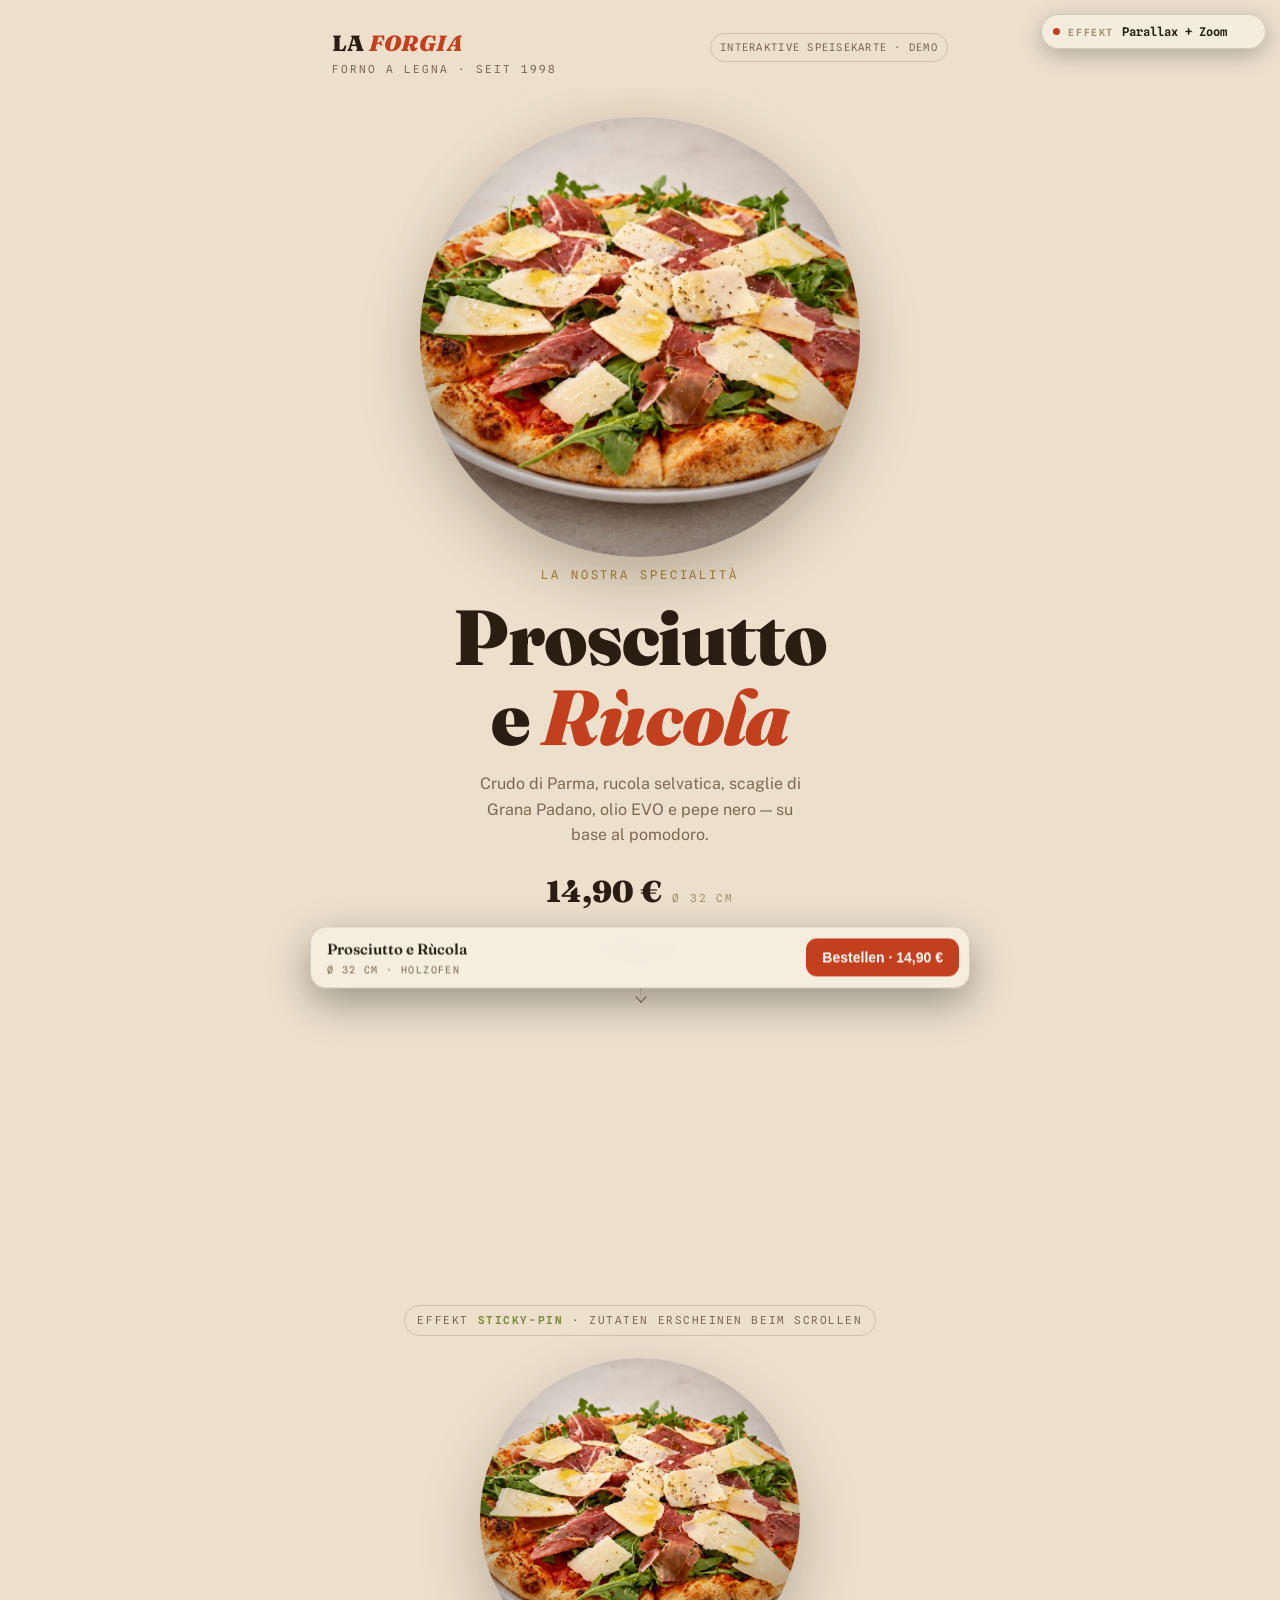
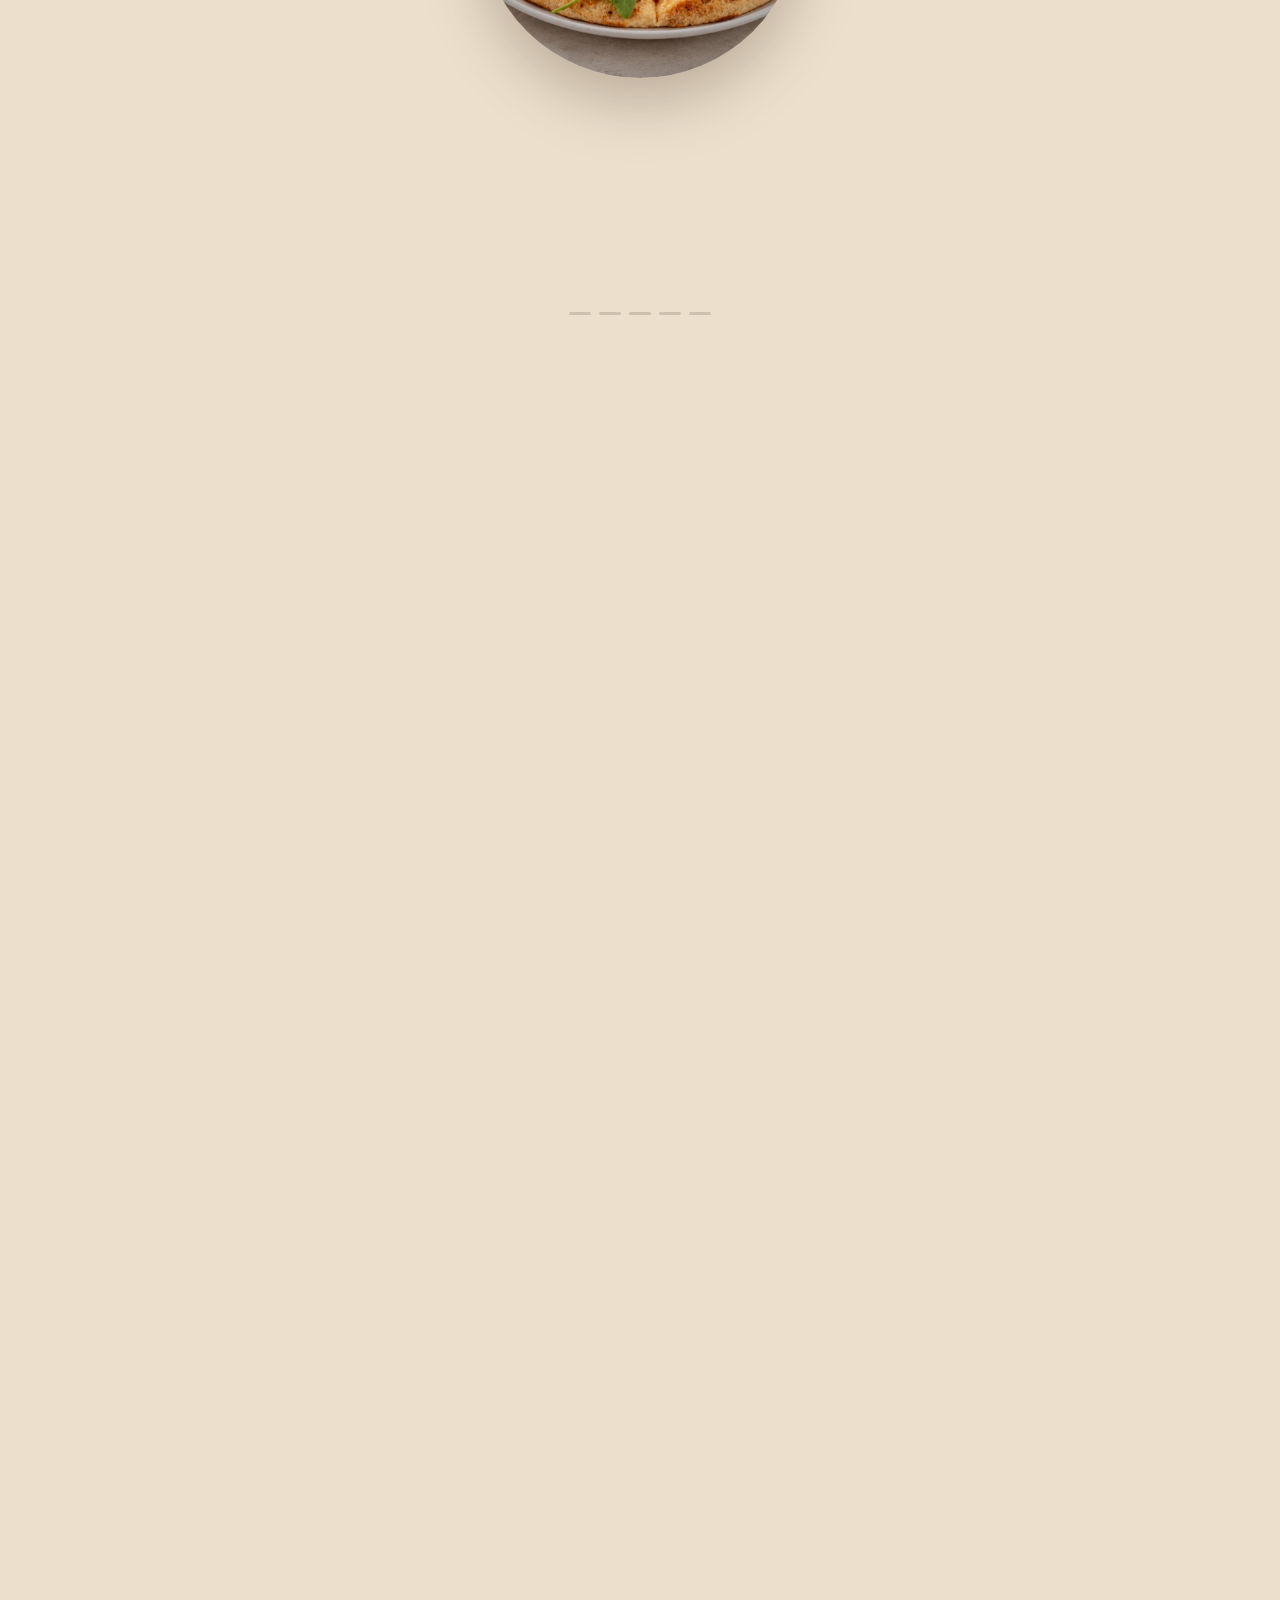
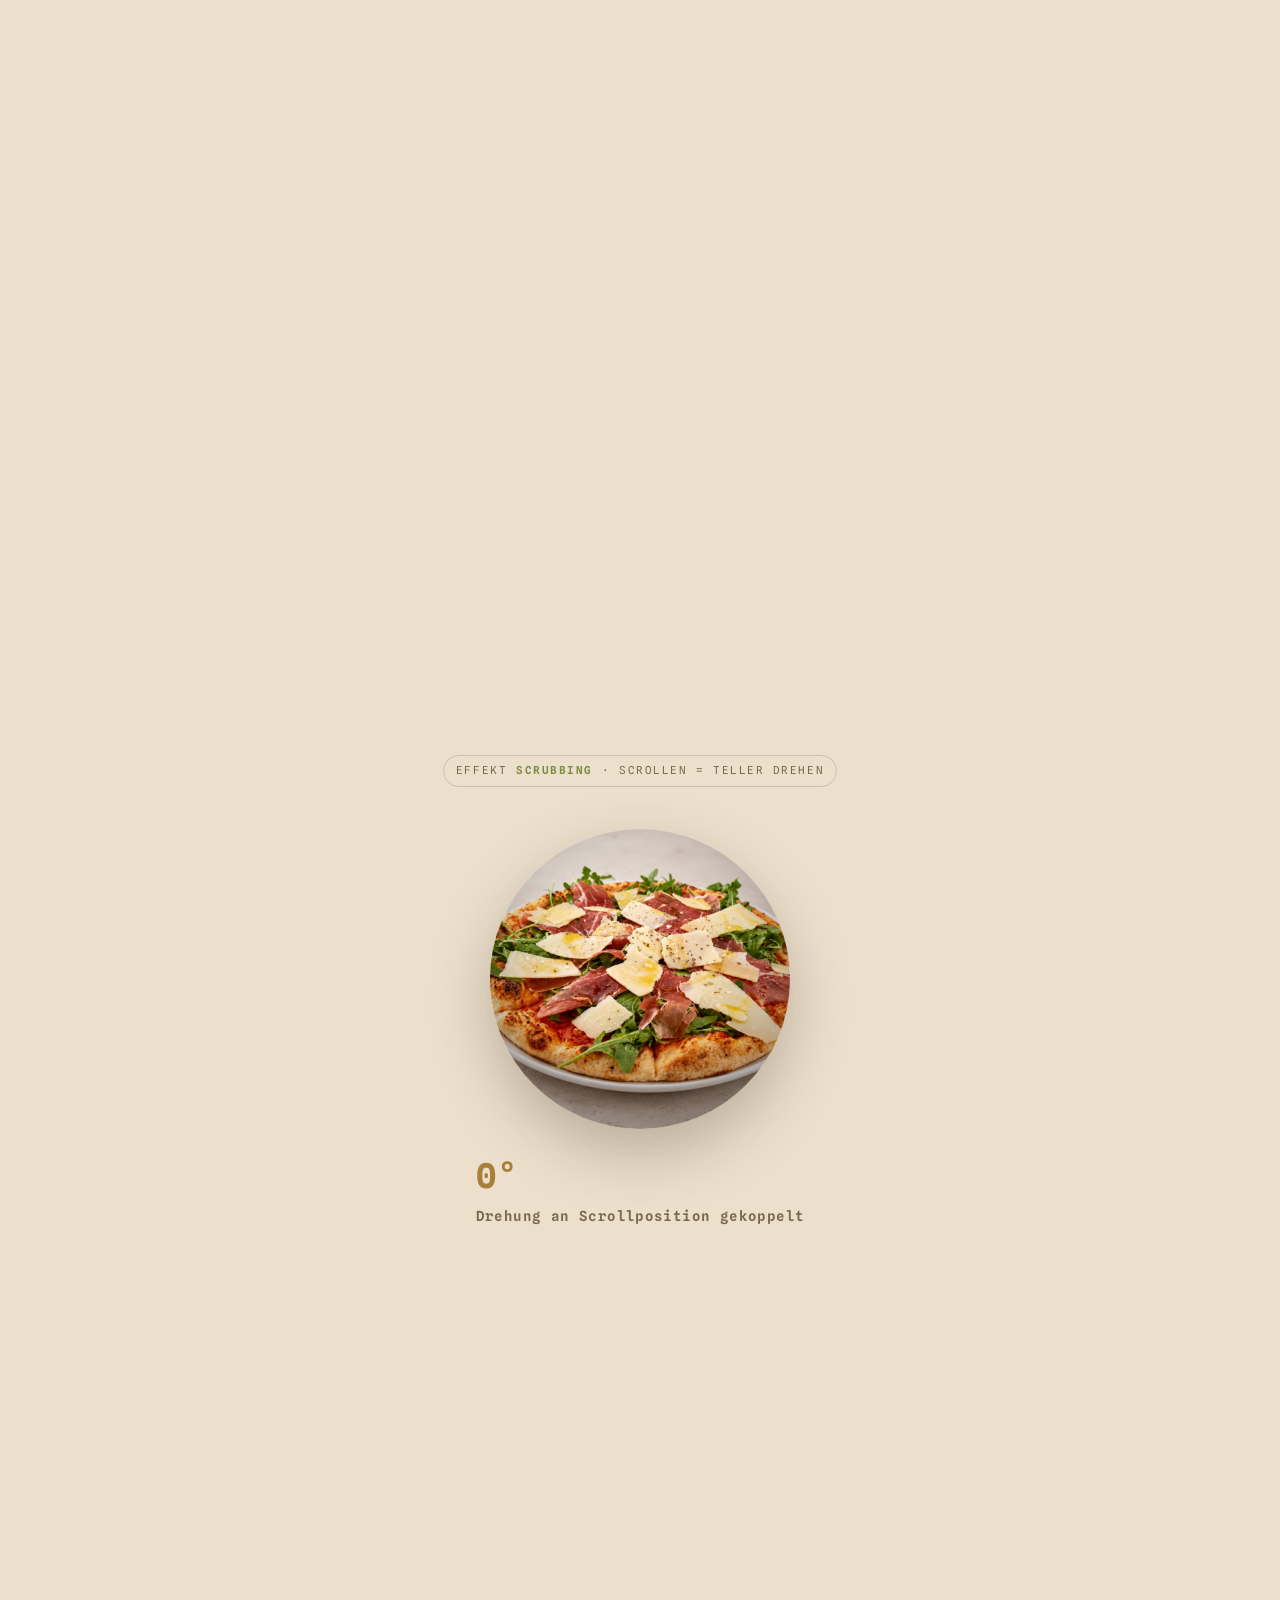
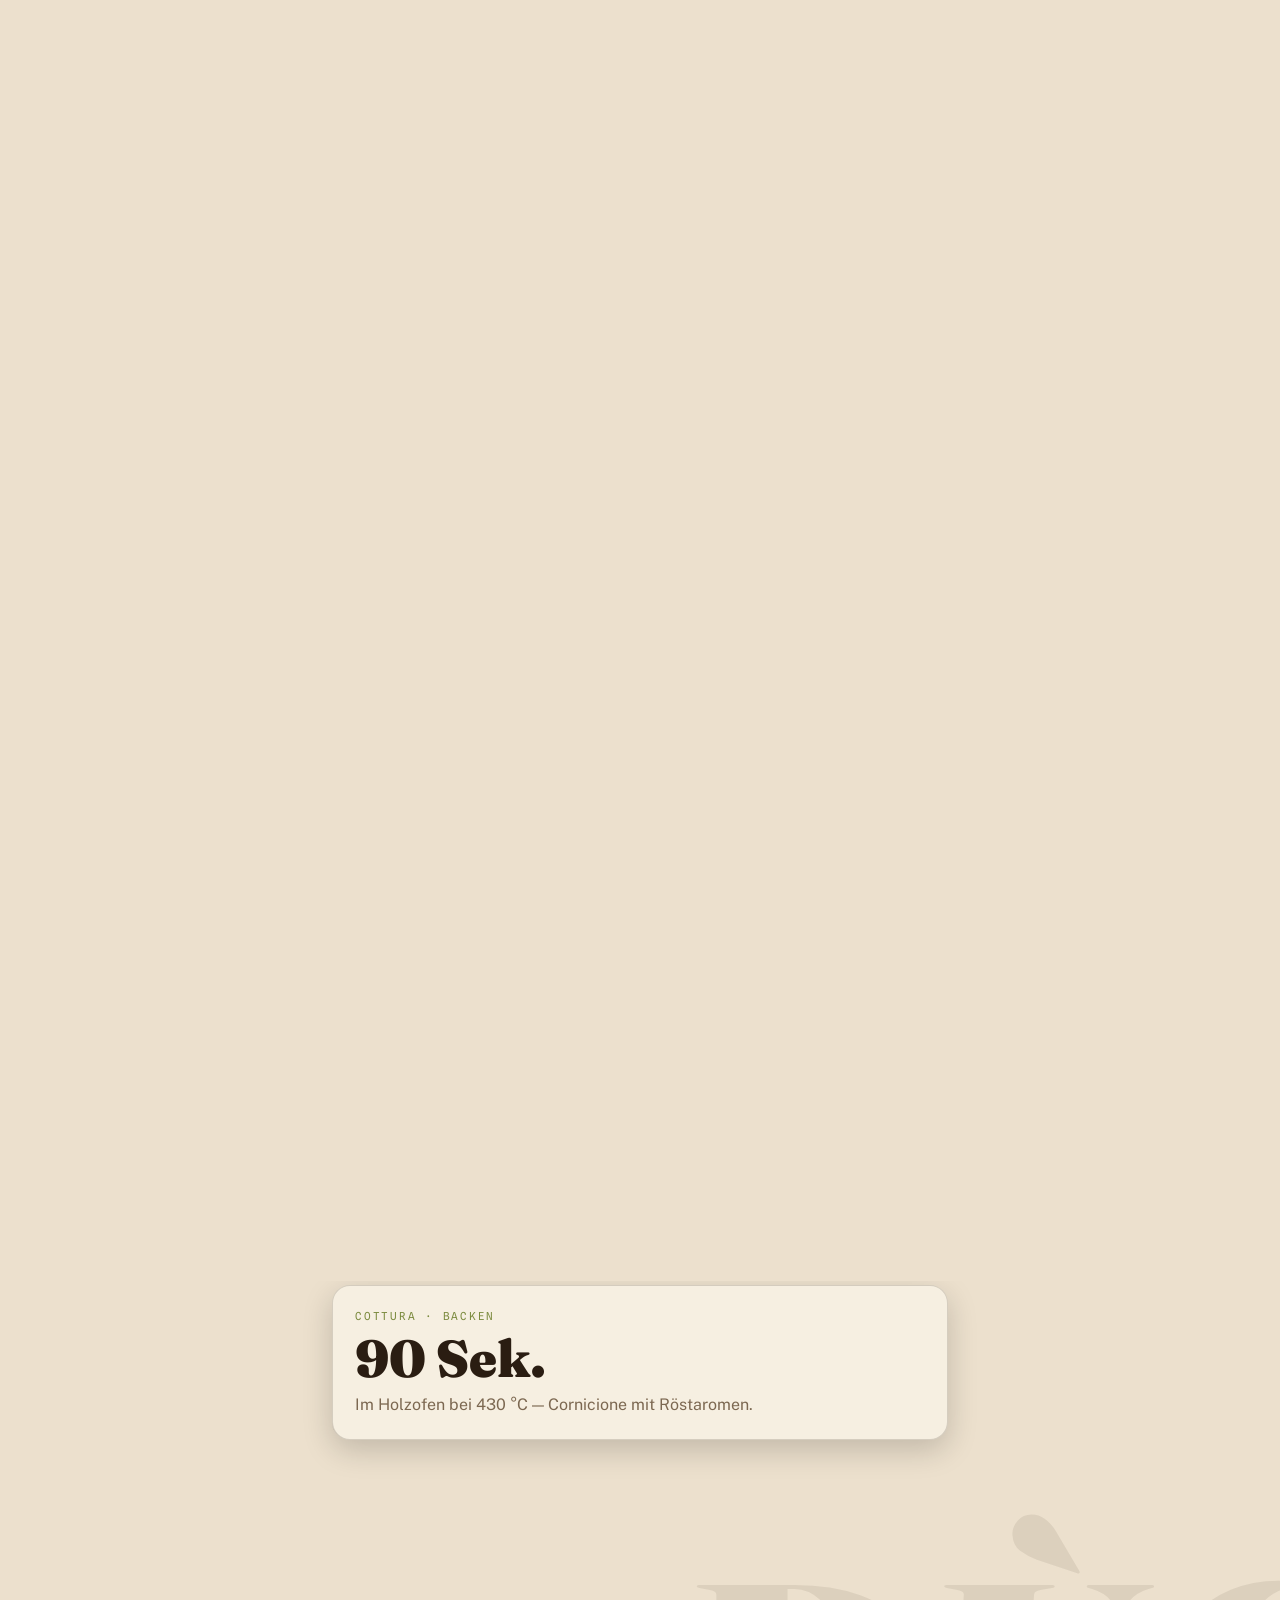
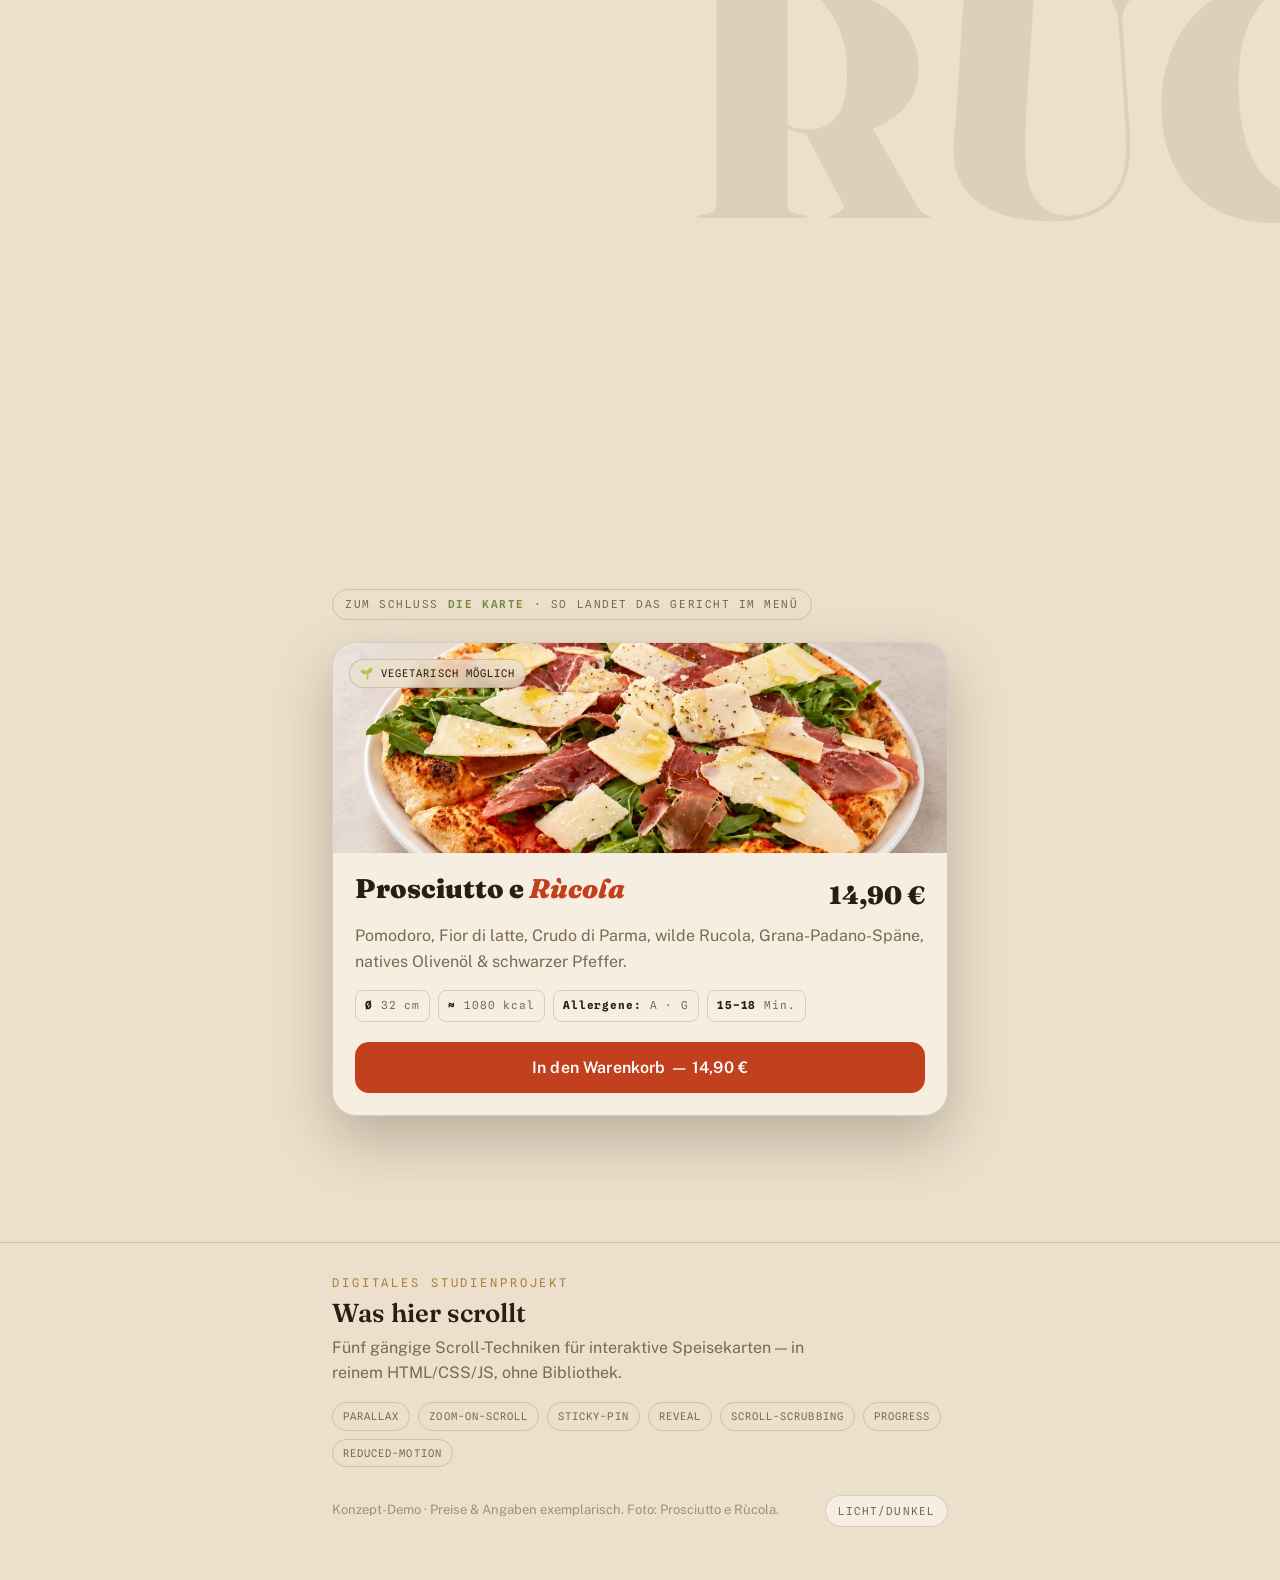
==== menu.html @ f2d401f9 "Speisekarten-Demo als eigene App-Seite (kein claude.ai mehr) - Eigenständige menu.html ins Repo aufg" ====
<!doctype html>
<html lang="de">
<head>
<meta charset="utf-8">
<meta name="viewport" content="width=device-width, initial-scale=1, maximum-scale=1, viewport-fit=cover">
<meta name="theme-color" content="#17110d">
<meta http-equiv="Cache-Control" content="no-cache">
<title>Prosciutto e Rùcola</title>
<link rel="stylesheet" href="https://fonts.googleapis.com/css2?family=Fraunces:opsz,wght@9..144,400;9..144,600;9..144,900&family=Public+Sans:wght@400;500;600&family=Spline+Sans+Mono:wght@400;600&display=swap">
<style>
  :root{
    --pizza: url("[data-uri]");
    /* dark-first: trattoria bei Kerzenlicht */
    --bg:#17110d; --bg2:#1e1710; --surface:#241b13; --surface2:#2c211741;
    --ink:#f4e8d8; --muted:#b8a389; --faint:#8a755d;
    --tomato:#e0512f; --herb:#a2b45b; --brass:#d0a44e;
    --line:rgba(244,232,216,.14); --line2:rgba(244,232,216,.08);
    --shadow:0 30px 70px rgba(0,0,0,.55);
    --maxw:660px;
  }
  @media (prefers-color-scheme: light){
    :root:not([data-theme="dark"]){
      --bg:#ece0cd; --bg2:#e6d8c2; --surface:#f6efe1; --surface2:#00000008;
      --ink:#2a1d12; --muted:#7c6851; --faint:#a3906f;
      --tomato:#c3401f; --herb:#7c8b3f; --brass:#a9803a;
      --line:rgba(42,29,18,.16); --line2:rgba(42,29,18,.08);
      --shadow:0 24px 60px rgba(60,40,20,.28);
    }
  }
  :root[data-theme="light"]{
    --bg:#ece0cd; --bg2:#e6d8c2; --surface:#f6efe1; --surface2:#00000008;
    --ink:#2a1d12; --muted:#7c6851; --faint:#a3906f;
    --tomato:#c3401f; --herb:#7c8b3f; --brass:#a9803a;
    --line:rgba(42,29,18,.16); --line2:rgba(42,29,18,.08);
    --shadow:0 24px 60px rgba(60,40,20,.28);
  }

  *{box-sizing:border-box}
  html{ -webkit-text-size-adjust:100%; scroll-behavior:smooth; }
  body{
    margin:0; background:var(--bg); color:var(--ink);
    font-family:"Public Sans", system-ui, sans-serif; font-weight:400;
    line-height:1.6; overflow-x:hidden;
  }
  .wrap{ max-width:var(--maxw); margin-inline:auto; padding-inline:22px; }
  h1,h2,h3{ font-family:"Fraunces", Georgia, serif; text-wrap:balance; margin:0; line-height:1.02; }
  .mono{ font-family:"Spline Sans Mono", ui-monospace, monospace; }
  .eyebrow{ font-family:"Spline Sans Mono", monospace; font-size:12px; letter-spacing:.24em;
    text-transform:uppercase; color:var(--brass); }
  a{ color:inherit }

  /* ── Fortschrittsbalken oben ── */
  .progress{ position:fixed; top:0; left:0; height:3px; width:0%; z-index:60;
    background:linear-gradient(90deg,var(--tomato),var(--brass)); }

  /* ── HUD: aktueller Effekt ── */
  .hud{ position:fixed; top:14px; right:14px; z-index:60; display:flex; gap:8px; align-items:center;
    background:color-mix(in srgb, var(--surface) 82%, transparent); border:1px solid var(--line);
    backdrop-filter:blur(8px); padding:7px 11px; border-radius:999px; box-shadow:0 6px 22px rgba(0,0,0,.25); }
  .hud b{ font-family:"Spline Sans Mono",monospace; font-size:10px; letter-spacing:.16em; color:var(--faint);
    text-transform:uppercase; font-weight:600; }
  .hud span{ font-family:"Spline Sans Mono",monospace; font-size:12px; font-weight:600; color:var(--ink);
    min-width:132px; }
  .hud i{ width:7px;height:7px;border-radius:50%;background:var(--tomato); box-shadow:0 0 0 0 var(--tomato);
    animation:pulse 2.4s infinite; }
  @keyframes pulse{ 0%{box-shadow:0 0 0 0 color-mix(in srgb,var(--tomato) 55%,transparent)} 70%{box-shadow:0 0 0 8px transparent} 100%{box-shadow:0 0 0 0 transparent} }

  /* ── Kopf ── */
  header.top{ position:relative; z-index:2; padding-block:26px 8px; }
  .brand{ display:flex; align-items:baseline; justify-content:space-between; gap:14px; flex-wrap:wrap; }
  .brand .name{ font-family:"Fraunces",serif; font-weight:900; font-size:22px; letter-spacing:.02em; }
  .brand .name em{ font-style:italic; color:var(--tomato); }
  .brand .sub{ font-family:"Spline Sans Mono",monospace; font-size:11px; letter-spacing:.18em;
    text-transform:uppercase; color:var(--muted); }
  .chip{ font-family:"Spline Sans Mono",monospace; font-size:10.5px; letter-spacing:.12em; text-transform:uppercase;
    border:1px solid var(--line); color:var(--muted); padding:5px 9px; border-radius:999px; }

  /* ── HERO ── */
  .hero{ position:relative; min-height:92vh; display:flex; flex-direction:column; justify-content:center;
    align-items:center; text-align:center; padding-block:30px 40px; overflow:clip; }
  .plate-wrap{ position:relative; width:min(78vw,440px); aspect-ratio:1; margin-bottom:8px; will-change:transform; }
  .plate{ position:absolute; inset:0; border-radius:50%; background:var(--pizza) center 44%/cover;
    box-shadow:var(--shadow), inset 0 0 0 1px rgba(255,255,255,.06); will-change:transform; }
  .plate::after{ content:""; position:absolute; inset:0; border-radius:50%;
    box-shadow:inset 0 -40px 90px rgba(0,0,0,.35); pointer-events:none; }
  .halo{ position:absolute; inset:-8% ; border-radius:50%; z-index:-1; filter:blur(30px); opacity:.5;
    background:radial-gradient(circle at 50% 46%, color-mix(in srgb,var(--tomato) 40%, transparent), transparent 62%); }
  .hero h1{ font-size:clamp(40px,12vw,78px); font-weight:900; letter-spacing:-.015em; margin-top:14px; }
  .hero h1 em{ font-style:italic; color:var(--tomato); }
  .hero .lede{ color:var(--muted); max-width:34ch; margin:14px auto 0; font-size:16px; }
  .price-tag{ display:inline-flex; align-items:baseline; gap:10px; margin-top:20px;
    font-family:"Fraunces",serif; }
  .price-tag b{ font-size:30px; font-weight:900; color:var(--ink); font-variant-numeric:tabular-nums; }
  .price-tag span{ font-family:"Spline Sans Mono",monospace; font-size:11px; letter-spacing:.18em;
    text-transform:uppercase; color:var(--faint); }
  .cue{ margin:26px auto 0; font-family:"Spline Sans Mono",monospace; font-size:11px; letter-spacing:.2em;
    text-transform:uppercase; color:var(--muted); display:flex; flex-direction:column; align-items:center; gap:8px; }
  .cue .arrow{ width:1px; height:34px; background:linear-gradient(var(--muted),transparent); position:relative; }
  .cue .arrow::after{ content:""; position:absolute; bottom:0; left:-3px; width:7px;height:7px;
    border-right:1px solid var(--muted); border-bottom:1px solid var(--muted); transform:rotate(45deg); }

  /* ── Abschnittslabel ── */
  .tech{ display:inline-flex; align-items:center; gap:9px; font-family:"Spline Sans Mono",monospace;
    font-size:11px; letter-spacing:.14em; text-transform:uppercase; color:var(--muted);
    border:1px solid var(--line); border-radius:999px; padding:6px 12px; margin-bottom:22px; }
  .tech b{ color:var(--herb); font-weight:600; }
  .sec-h{ font-size:clamp(26px,6.5vw,40px); font-weight:600; letter-spacing:-.01em; }
  .sec-h em{ font-style:italic; color:var(--tomato); }
  .sec-lede{ color:var(--muted); margin-top:12px; max-width:52ch; }

  /* ── Zutaten-Reveal (sticky pin) ── */
  .reveal{ position:relative; height:300vh; }
  .scrub{ height:260vh; }
  .pin{ position:sticky; top:0; height:100svh; display:flex; flex-direction:column; align-items:center;
    justify-content:center; overflow:clip; }
  .pin .plate-wrap{ width:min(66vw,320px); margin:0; }
  .callout{ position:absolute; max-width:210px; opacity:0; transform:translateY(14px);
    transition:opacity .5s ease, transform .5s ease; }
  .callout.on{ opacity:1; transform:none; }
  .callout .it{ font-family:"Fraunces",serif; font-weight:600; font-size:19px; }
  .callout .de{ font-family:"Spline Sans Mono",monospace; font-size:10.5px; letter-spacing:.12em;
    text-transform:uppercase; color:var(--brass); margin-top:2px; }
  .callout .nt{ color:var(--muted); font-size:13.5px; margin-top:3px; line-height:1.45; }
  .callout .stem{ position:absolute; height:1px; background:var(--line); top:12px; }
  .callout.l{ text-align:right; right:calc(50% + 130px); }
  .callout.l .stem{ right:-46px; width:42px; }
  .callout.r{ text-align:left; left:calc(50% + 130px); }
  .callout.r .stem{ left:-46px; width:42px; }
  .callout .dot{ position:absolute; top:9px; width:7px;height:7px;border-radius:50%; background:var(--tomato); }
  .callout.l .dot{ right:-49px } .callout.r .dot{ left:-49px }
  .co-rail{ position:absolute; bottom:26px; left:50%; transform:translateX(-50%); display:flex; gap:8px; }
  .co-rail i{ width:22px; height:3px; border-radius:2px; background:var(--line); transition:background .3s; }
  .co-rail i.on{ background:var(--tomato); }

  /* ── Scroll-Scrubbing (Rotation) ── */
  .scrub{ position:relative; }
  .scrub .pin{ gap:20px; }
  .deg{ font-family:"Spline Sans Mono",monospace; font-variant-numeric:tabular-nums; font-weight:600;
    font-size:14px; letter-spacing:.1em; color:var(--muted); }
  .deg b{ color:var(--brass); font-size:34px; display:block; margin-bottom:2px; }
  .scrub .plate-wrap{ width:min(64vw,300px); }

  /* ── Parallax-Bänder ── */
  .facts{ position:relative; padding-block:14vh; overflow:clip; }
  .fact{ position:relative; z-index:1; background:var(--surface); border:1px solid var(--line);
    border-radius:18px; padding:22px 22px; margin-block:16px; box-shadow:0 10px 30px rgba(0,0,0,.18);
    will-change:transform; }
  .fact .k{ font-family:"Spline Sans Mono",monospace; font-size:11px; letter-spacing:.16em; text-transform:uppercase;
    color:var(--herb); }
  .fact .v{ font-family:"Fraunces",serif; font-weight:900; font-size:clamp(30px,9vw,52px); line-height:1;
    margin-top:6px; font-variant-numeric:tabular-nums; }
  .fact .d{ color:var(--muted); margin-top:8px; }
  .facts .bgtxt{ position:absolute; inset:0; z-index:0; display:flex; align-items:center; justify-content:center;
    font-family:"Fraunces",serif; font-weight:900; font-size:26vw; color:var(--line2);
    white-space:nowrap; pointer-events:none; will-change:transform; user-select:none; }

  /* ── Menükarte ── */
  .dish{ padding-block:8vh 6vh; }
  .card{ background:var(--surface); border:1px solid var(--line); border-radius:24px; overflow:hidden;
    box-shadow:var(--shadow); }
  .card-thumb{ height:210px; background:var(--pizza) center 46%/cover; position:relative; }
  .card-thumb .veg{ position:absolute; left:16px; top:16px; }
  .badge{ font-family:"Spline Sans Mono",monospace; font-size:10.5px; letter-spacing:.1em; text-transform:uppercase;
    background:color-mix(in srgb, var(--bg) 78%, transparent); color:var(--ink); border:1px solid var(--line);
    padding:5px 10px; border-radius:999px; backdrop-filter:blur(6px); }
  .card-body{ padding:22px; }
  .card-body .row1{ display:flex; justify-content:space-between; align-items:flex-start; gap:14px; }
  .card-body h3{ font-size:27px; font-weight:900; }
  .card-body h3 em{ font-style:italic; color:var(--tomato); }
  .card-body .p{ font-family:"Fraunces",serif; font-weight:900; font-size:25px; white-space:nowrap;
    font-variant-numeric:tabular-nums; }
  .card-body .desc{ color:var(--muted); margin-top:8px; }
  .meta{ display:flex; flex-wrap:wrap; gap:8px; margin-top:16px; }
  .meta .m{ font-family:"Spline Sans Mono",monospace; font-size:11px; letter-spacing:.08em; color:var(--muted);
    border:1px solid var(--line); border-radius:8px; padding:6px 9px; }
  .meta .m b{ color:var(--ink); }
  .order{ margin-top:20px; width:100%; border:0; cursor:pointer; border-radius:14px; padding:16px;
    background:var(--tomato); color:#fff; font-family:"Public Sans",sans-serif; font-weight:600; font-size:16px;
    letter-spacing:.01em; transition:transform .15s ease, filter .15s ease; }
  .order:hover{ filter:brightness(1.06) } .order:active{ transform:translateY(1px) }
  .order:focus-visible, .order2:focus-visible, .toggle:focus-visible{ outline:2px solid var(--brass); outline-offset:3px; }

  /* ── Sticky Bestell-Leiste ── */
  .buybar{ position:fixed; left:0; right:0; bottom:0; z-index:55; transform:translateY(120%);
    transition:transform .4s cubic-bezier(.2,.7,.2,1); }
  .buybar.on{ transform:none; }
  .buybar .inner{ max-width:var(--maxw); margin-inline:auto; margin:10px auto; margin-bottom:calc(10px + env(safe-area-inset-bottom));
    background:color-mix(in srgb,var(--surface) 92%, transparent); border:1px solid var(--line);
    backdrop-filter:blur(10px); border-radius:16px; padding:10px 10px 10px 16px; display:flex; align-items:center;
    justify-content:space-between; gap:12px; box-shadow:0 14px 40px rgba(0,0,0,.35); }
  .buybar .t{ font-family:"Fraunces",serif; font-weight:600; font-size:15px; }
  .buybar .t small{ display:block; font-family:"Spline Sans Mono",monospace; font-size:10px; letter-spacing:.14em;
    text-transform:uppercase; color:var(--muted); font-weight:400; }
  .order2{ border:0; cursor:pointer; background:var(--tomato); color:#fff; font-weight:600; font-size:14px;
    padding:11px 16px; border-radius:11px; white-space:nowrap; }

  /* ── Footer ── */
  footer{ border-top:1px solid var(--line); margin-top:8vh; padding-block:30px 46px; }
  .tags{ display:flex; flex-wrap:wrap; gap:8px; margin:14px 0 20px; }
  .tags i{ font-style:normal; font-family:"Spline Sans Mono",monospace; font-size:10.5px; letter-spacing:.1em;
    text-transform:uppercase; color:var(--muted); border:1px solid var(--line); border-radius:999px; padding:5px 10px; }
  .foot-note{ color:var(--faint); font-size:13px; }
  .toggle{ background:var(--surface); border:1px solid var(--line); color:var(--muted); cursor:pointer;
    font-family:"Spline Sans Mono",monospace; font-size:11px; letter-spacing:.1em; text-transform:uppercase;
    padding:8px 12px; border-radius:999px; }

  .toast{ position:fixed; left:50%; bottom:84px; transform:translate(-50%,20px); z-index:70; opacity:0;
    pointer-events:none; transition:opacity .3s, transform .3s;
    background:var(--herb); color:#14100a; font-weight:600; padding:12px 18px; border-radius:12px;
    box-shadow:0 12px 30px rgba(0,0,0,.35); font-size:14px; }
  .toast.on{ opacity:1; transform:translate(-50%,0); }

  .spacer{ height:12vh; }

  @media (prefers-reduced-motion: reduce){
    html{ scroll-behavior:auto; }
    .callout{ opacity:1; transform:none; }
    .plate-wrap, .plate, .fact, .bgtxt{ transform:none !important; }
    .hud i{ animation:none; }
  }
  @media (max-width:560px){
    .hud{ display:none; }
    /* Reveal & Scrub: Pizza oben, Effekt-Titel als Kopfzeile, Zutaten als Liste darunter */
    .pin{ justify-content:flex-start; padding-top:62px; padding-inline:22px; }
    .pin > .wrap{ position:absolute; top:14px; left:0; right:0; }
    .reveal .pin .plate-wrap{ width:min(58vw,232px); margin-bottom:14px; }
    .scrub .pin .plate-wrap{ width:min(58vw,232px); }
    .callout{ position:static; opacity:0; transform:translateY(10px); width:100%; max-width:none;
      text-align:left; margin:0; padding:9px 2px; border-top:1px solid var(--line2); }
    .callout.on{ opacity:1; transform:none; }
    .callout .stem, .callout .dot{ display:none; }
    .callout .nt{ font-size:13px; }
    .co-rail{ display:none; }
  }
</style>
</head>
<body>


<div class="progress" id="progress"></div>
<div class="hud"><i></i><b>Effekt</b><span id="hudName">Start</span></div>

<header class="top"><div class="wrap brand">
  <div>
    <div class="name">LA <em>FORGIA</em></div>
    <div class="sub">Forno a legna · seit 1998</div>
  </div>
  <div class="chip">Interaktive Speisekarte · Demo</div>
</div></header>

<!-- HERO -->
<section class="hero" data-fx="Parallax + Zoom">
  <div class="wrap">
    <div class="plate-wrap" id="heroPlate">
      <div class="halo"></div>
      <div class="plate"></div>
    </div>
    <div class="eyebrow">La nostra specialità</div>
    <h1>Prosciutto<br>e <em>Rùcola</em></h1>
    <p class="lede">Crudo di Parma, rucola selvatica, scaglie di Grana Padano, olio EVO e pepe nero — su base al pomodoro.</p>
    <div class="price-tag"><b>14,90&nbsp;€</b><span>Ø 32 cm</span></div>
    <div class="cue">Scrollen<span class="arrow"></span></div>
  </div>
</section>

<!-- ZUTATEN-REVEAL -->
<section class="reveal" id="revealSec" data-fx="Sticky-Pin + Reveal">
  <div class="pin">
    <div class="wrap" style="text-align:center">
      <div class="tech">Effekt <b>Sticky-Pin</b> · Zutaten erscheinen beim Scrollen</div>
    </div>
    <div class="plate-wrap"><div class="plate"></div></div>

    <div class="callout l" data-i="0" style="top:20%">
      <div class="dot"></div><div class="stem"></div>
      <div class="it">Crudo di Parma</div><div class="de">Parmaschinken · 24 Mon.</div>
      <div class="nt">Hauchdünn, nach dem Backen aufgelegt.</div>
    </div>
    <div class="callout r" data-i="1" style="top:30%">
      <div class="dot"></div><div class="stem"></div>
      <div class="it">Rucola selvatica</div><div class="de">Wilde Rauke</div>
      <div class="nt">Pfeffrig-nussig, roh &amp; frisch.</div>
    </div>
    <div class="callout l" data-i="2" style="top:52%">
      <div class="dot"></div><div class="stem"></div>
      <div class="it">Grana Padano</div><div class="de">Käse-Späne · 18 Mesi</div>
      <div class="nt">In groben Scaglie gehobelt.</div>
    </div>
    <div class="callout r" data-i="3" style="top:62%">
      <div class="dot"></div><div class="stem"></div>
      <div class="it">Olio EVO</div><div class="de">Natives Olivenöl extra</div>
      <div class="nt">Ein Faden Öl zum Abschluss.</div>
    </div>
    <div class="callout l" data-i="4" style="top:78%">
      <div class="dot"></div><div class="stem"></div>
      <div class="it">Pepe nero</div><div class="de">Schwarzer Pfeffer</div>
      <div class="nt">Frisch aus der Mühle.</div>
    </div>

    <div class="co-rail" id="coRail"><i></i><i></i><i></i><i></i><i></i></div>
  </div>
</section>

<!-- SCROLL-SCRUBBING / ROTATION -->
<section class="scrub" id="scrubSec" data-fx="Scroll-Scrubbing">
  <div class="pin">
    <div class="wrap" style="text-align:center">
      <div class="tech">Effekt <b>Scrubbing</b> · Scrollen = Teller drehen</div>
    </div>
    <div class="plate-wrap" id="scrubPlate"><div class="plate" id="scrubPlateImg"></div></div>
    <div class="deg"><b id="degVal">0°</b>Drehung an Scrollposition gekoppelt</div>
  </div>
</section>

<!-- PARALLAX-FAKTEN -->
<section class="facts" id="factsSec" data-fx="Mehrschicht-Parallax">
  <div class="bgtxt" id="bgtxt">RÙCOLA</div>
  <div class="wrap">
    <div class="tech">Effekt <b>Parallax</b> · Ebenen mit verschiedenem Tempo</div>
    <div class="fact" data-speed="0.14"><div class="k">Impasto · Teig</div><div class="v">72 Std.</div><div class="d">Kalte Gare, Poolish, Tipo-00-Mehl — luftig und bekömmlich.</div></div>
    <div class="fact" data-speed="0.06"><div class="k">Cottura · Backen</div><div class="v">90 Sek.</div><div class="d">Im Holzofen bei 430&nbsp;°C — Cornicione mit Röstaromen.</div></div>
    <div class="fact" data-speed="0.20"><div class="k">Provenienza · Herkunft</div><div class="v">DOP</div><div class="d">Parma &amp; Grana Padano aus geschützter Ursprungsregion.</div></div>
  </div>
</section>

<!-- MENÜKARTE -->
<section class="dish" data-fx="Menükarte">
  <div class="wrap">
    <div class="tech">Zum Schluss <b>die Karte</b> · so landet das Gericht im Menü</div>
    <div class="card">
      <div class="card-thumb"><span class="veg badge">🌱 vegetarisch möglich</span></div>
      <div class="card-body">
        <div class="row1">
          <h3>Prosciutto e <em>Rùcola</em></h3>
          <div class="p">14,90&nbsp;€</div>
        </div>
        <p class="desc">Pomodoro, Fior di latte, Crudo di Parma, wilde Rucola, Grana-Padano-Späne, natives Olivenöl &amp; schwarzer Pfeffer.</p>
        <div class="meta">
          <span class="m"><b>Ø</b> 32 cm</span>
          <span class="m"><b>≈</b> 1080 kcal</span>
          <span class="m"><b>Allergene:</b> A · G</span>
          <span class="m"><b>15–18</b> Min.</span>
        </div>
        <button class="order" id="orderBtn">In den Warenkorb — 14,90&nbsp;€</button>
      </div>
    </div>
  </div>
</section>

<footer><div class="wrap">
  <div class="eyebrow">Digitales Studienprojekt</div>
  <h2 style="font-size:26px;font-weight:600;margin-top:8px">Was hier scrollt</h2>
  <p class="sec-lede" style="margin-top:8px">Fünf gängige Scroll-Techniken für interaktive Speisekarten — in reinem HTML/CSS/JS, ohne Bibliothek.</p>
  <div class="tags">
    <i>Parallax</i><i>Zoom-on-scroll</i><i>Sticky-Pin</i><i>Reveal</i><i>Scroll-Scrubbing</i><i>Progress</i><i>Reduced-Motion</i>
  </div>
  <div style="display:flex;align-items:center;justify-content:space-between;gap:14px;flex-wrap:wrap">
    <p class="foot-note">Konzept-Demo · Preise &amp; Angaben exemplarisch. Foto: Prosciutto&nbsp;e&nbsp;Rùcola.</p>
    <button class="toggle" id="themeBtn">Licht/Dunkel</button>
  </div>
</div></footer>

<div class="buybar" id="buybar"><div class="inner">
  <div class="t">Prosciutto e Rùcola<small>Ø 32 cm · Holzofen</small></div>
  <button class="order2" id="orderBtn2">Bestellen · 14,90&nbsp;€</button>
</div></div>

<div class="toast" id="toast">Zur Bestellung hinzugefügt 🍕</div>

<script>
(function(){
  var reduce = matchMedia('(prefers-reduced-motion: reduce)').matches;
  var progress = document.getElementById('progress');
  var hud = document.getElementById('hudName');
  var heroPlate = document.getElementById('heroPlate');
  var revealSec = document.getElementById('revealSec');
  var callouts = Array.prototype.slice.call(revealSec.querySelectorAll('.callout'));
  var rail = Array.prototype.slice.call(document.getElementById('coRail').children);
  var scrubSec = document.getElementById('scrubSec');
  var scrubImg = document.getElementById('scrubPlateImg');
  var degVal = document.getElementById('degVal');
  var factsSec = document.getElementById('factsSec');
  var facts = Array.prototype.slice.call(factsSec.querySelectorAll('.fact'));
  var bgtxt = document.getElementById('bgtxt');
  var buybar = document.getElementById('buybar');
  var hero = document.querySelector('.hero');

  function clamp(v,a,b){ return v<a?a:v>b?b:v; }

  // aktiver Effekt-Name in der HUD
  var secs = Array.prototype.slice.call(document.querySelectorAll('[data-fx]'));
  var io = new IntersectionObserver(function(ents){
    ents.forEach(function(e){ if(e.isIntersecting) hud.textContent = e.target.getAttribute('data-fx'); });
  }, { rootMargin:'-45% 0px -45% 0px', threshold:0 });
  secs.forEach(function(s){ io.observe(s); });

  var ticking=false;
  function onScroll(){
    var y = window.scrollY || document.documentElement.scrollTop;
    var vh = window.innerHeight;
    var doch = document.documentElement.scrollHeight - vh;
    progress.style.width = clamp(y/doch,0,1)*100 + '%';

    // Sticky Bestellleiste nach dem Hero
    if(y > vh*0.75) buybar.classList.add('on'); else buybar.classList.remove('on');

    if(reduce){ ticking=false; return; }

    // HERO: Parallax + leichtes Zoom
    var hp = clamp(y / vh, 0, 1);
    heroPlate.style.transform = 'translateY('+(hp*-70)+'px) scale('+(1-hp*0.12)+') rotate('+(hp*10)+'deg)';

    // REVEAL: Fortschritt der Sektion -> Zutaten nach und nach
    var rr = revealSec.getBoundingClientRect();
    var rp = clamp((-rr.top) / (rr.height - vh), 0, 1);
    var shown = Math.round(rp * (callouts.length + 0.4));
    callouts.forEach(function(c,i){ c.classList.toggle('on', i < shown); });
    rail.forEach(function(r,i){ r.classList.toggle('on', i < shown); });

    // SCRUB: Rotation an Scrollposition
    var sr = scrubSec.getBoundingClientRect();
    var sp = clamp((-sr.top) / (sr.height - vh), 0, 1);
    var deg = Math.round(sp * 330);
    scrubImg.style.transform = 'rotate('+deg+'deg)';
    degVal.textContent = deg + '°';

    // PARALLAX: Bänder + Hintergrundtext
    var fr = factsSec.getBoundingClientRect();
    var center = fr.top + fr.height/2 - vh/2;
    facts.forEach(function(f){
      var sp = parseFloat(f.getAttribute('data-speed'))||0.1;
      f.style.transform = 'translateY('+(center*sp*-1)+'px)';
    });
    bgtxt.style.transform = 'translateX('+(center*0.12)+'px)';

    ticking=false;
  }
  function req(){ if(!ticking){ ticking=true; requestAnimationFrame(onScroll); } }
  window.addEventListener('scroll', req, {passive:true});
  window.addEventListener('resize', req);
  onScroll();

  // Bestellen -> Toast
  var toast = document.getElementById('toast'); var tt;
  function order(){ toast.classList.add('on'); clearTimeout(tt); tt=setTimeout(function(){ toast.classList.remove('on'); }, 1800); }
  document.getElementById('orderBtn').addEventListener('click', order);
  document.getElementById('orderBtn2').addEventListener('click', order);

  // Theme-Umschalter (überschreibt System)
  var tb = document.getElementById('themeBtn');
  tb.addEventListener('click', function(){
    var cur = document.documentElement.getAttribute('data-theme');
    var dark = cur ? cur==='dark' : matchMedia('(prefers-color-scheme: dark)').matches;
    document.documentElement.setAttribute('data-theme', dark ? 'light' : 'dark');
  });
})();
</script>

</body>
</html>
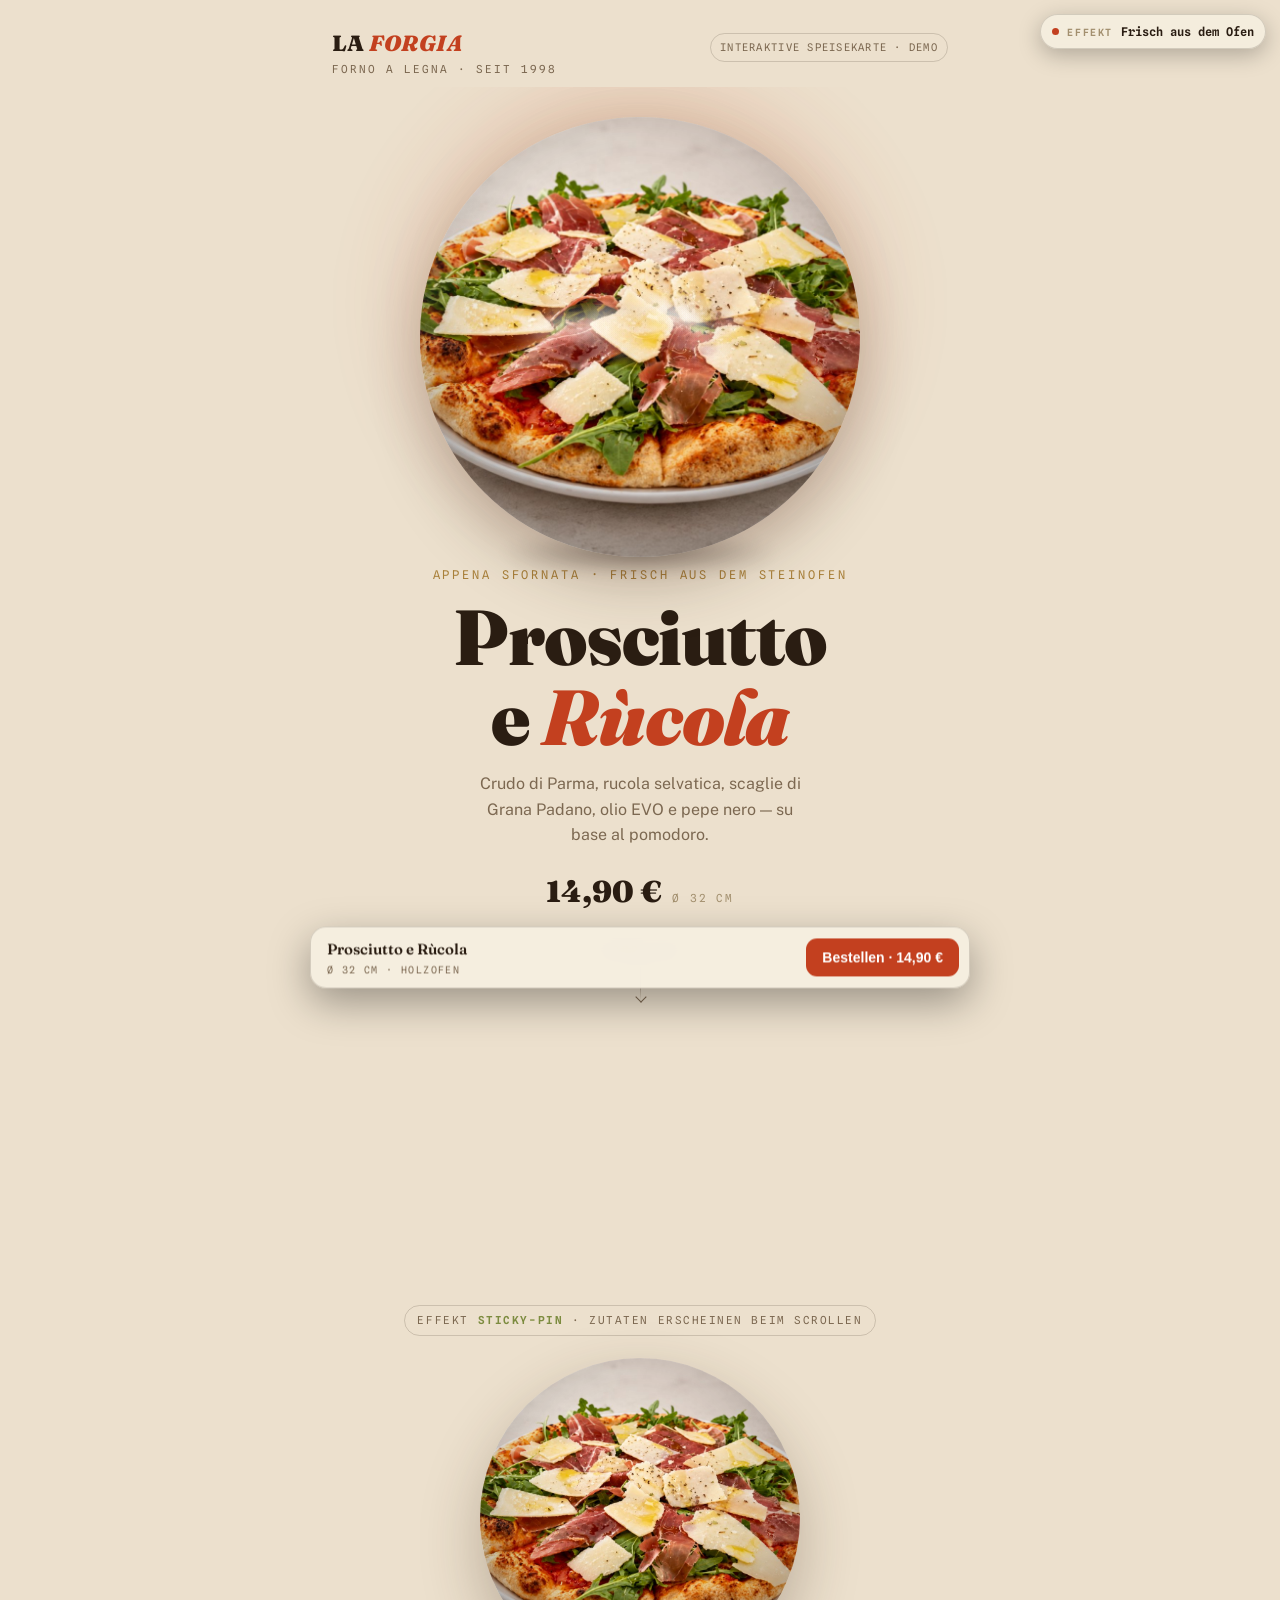
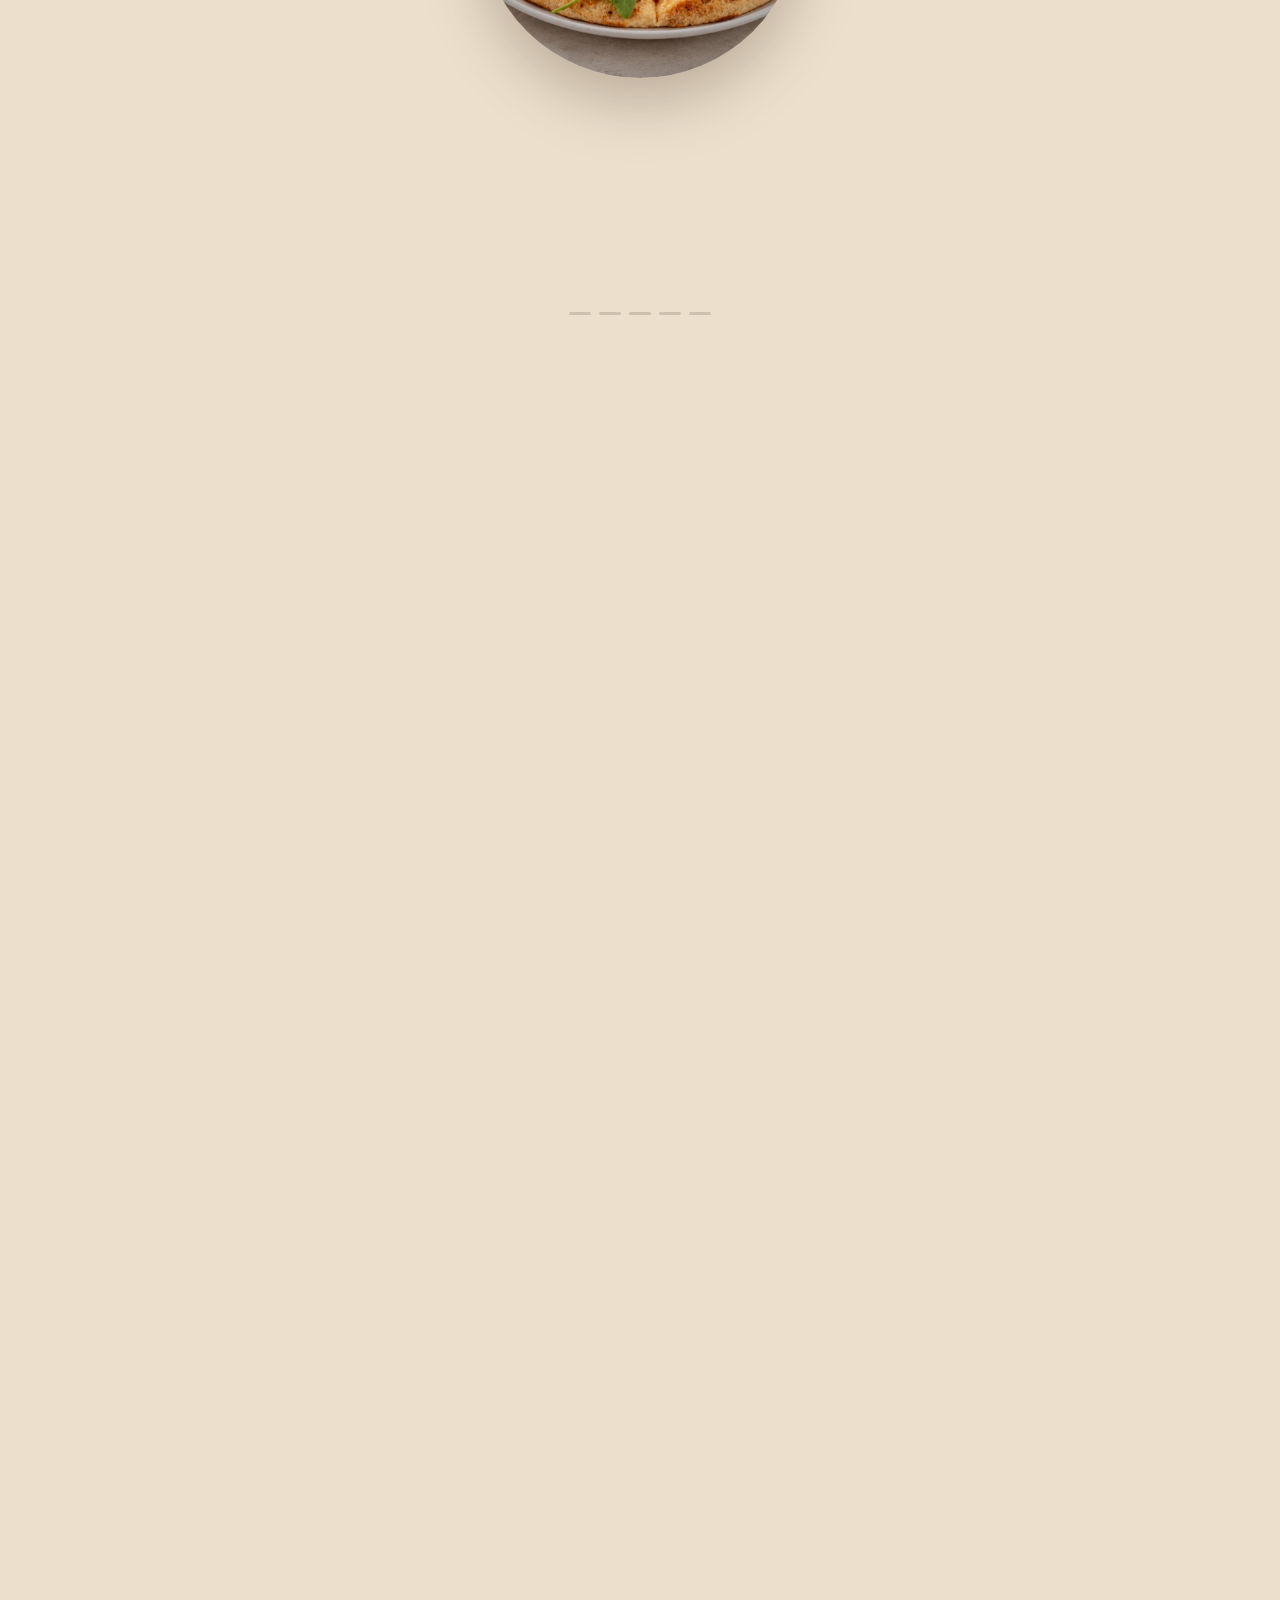
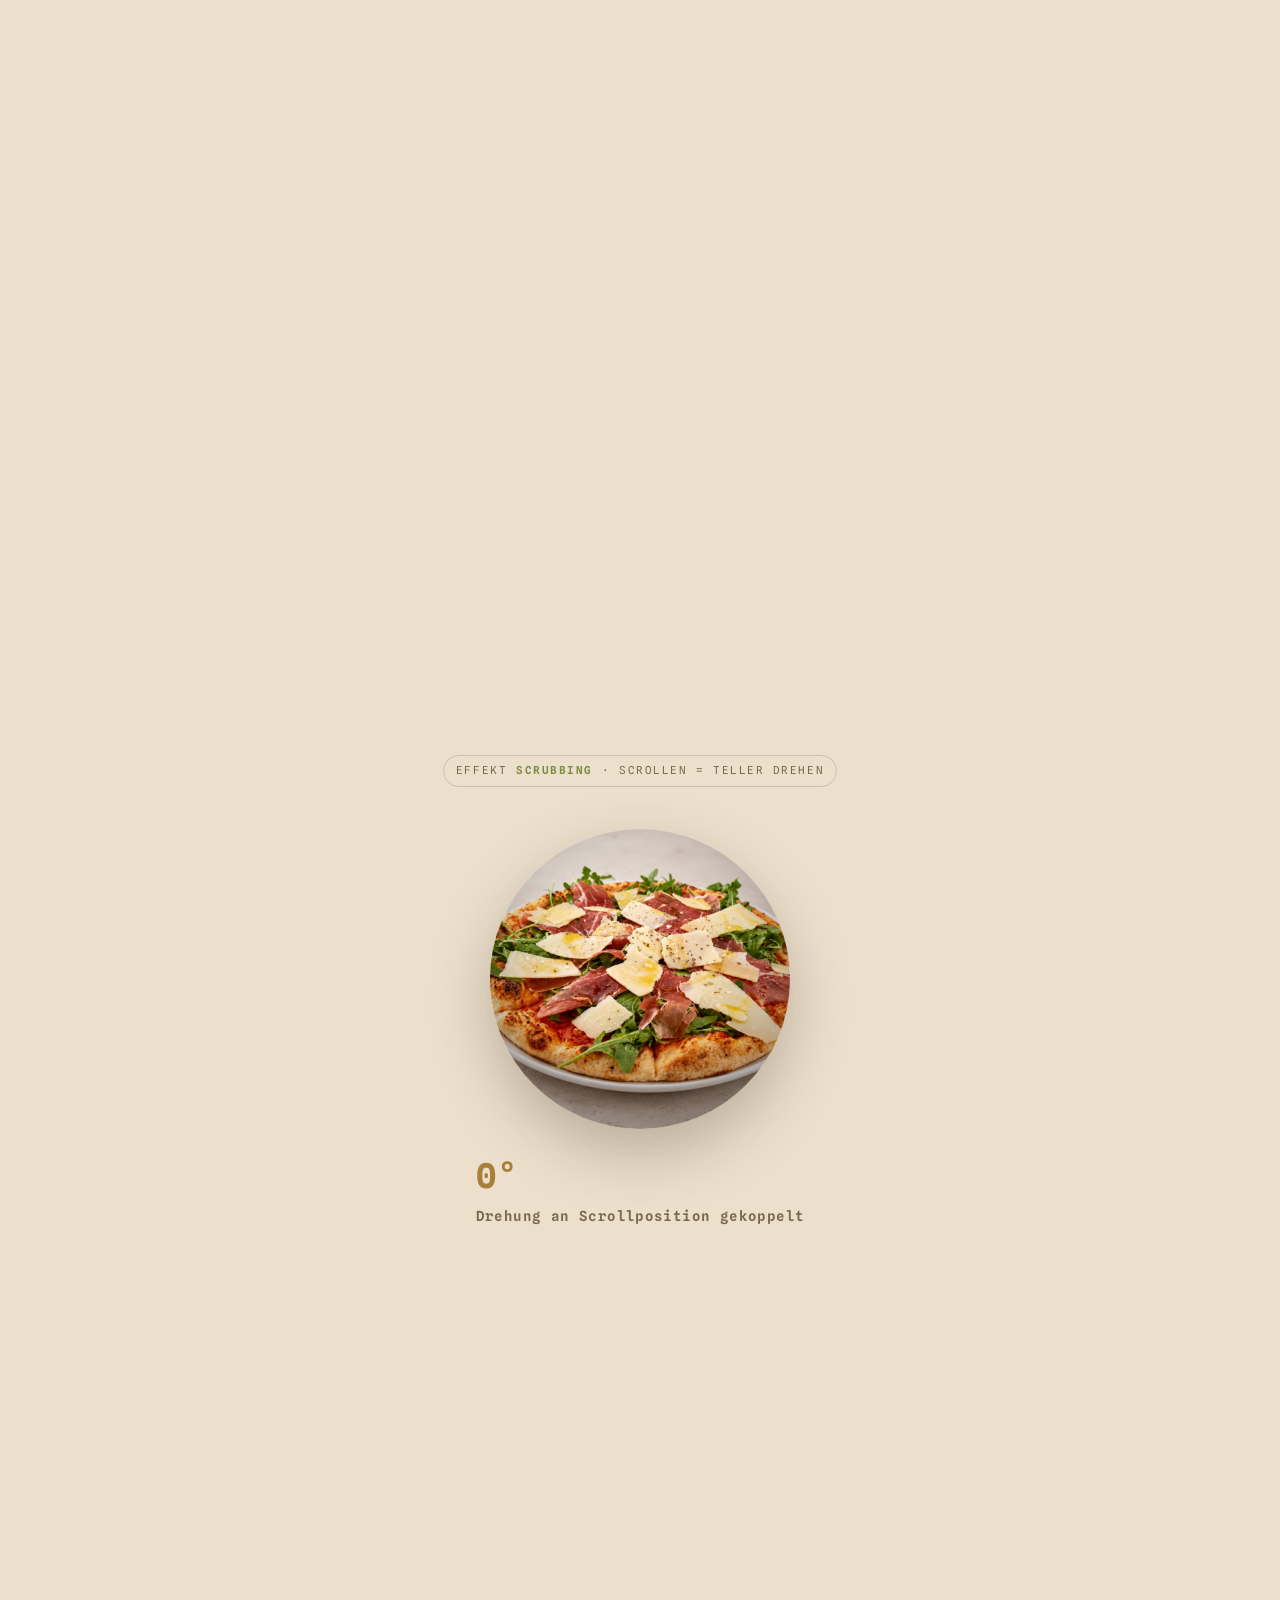
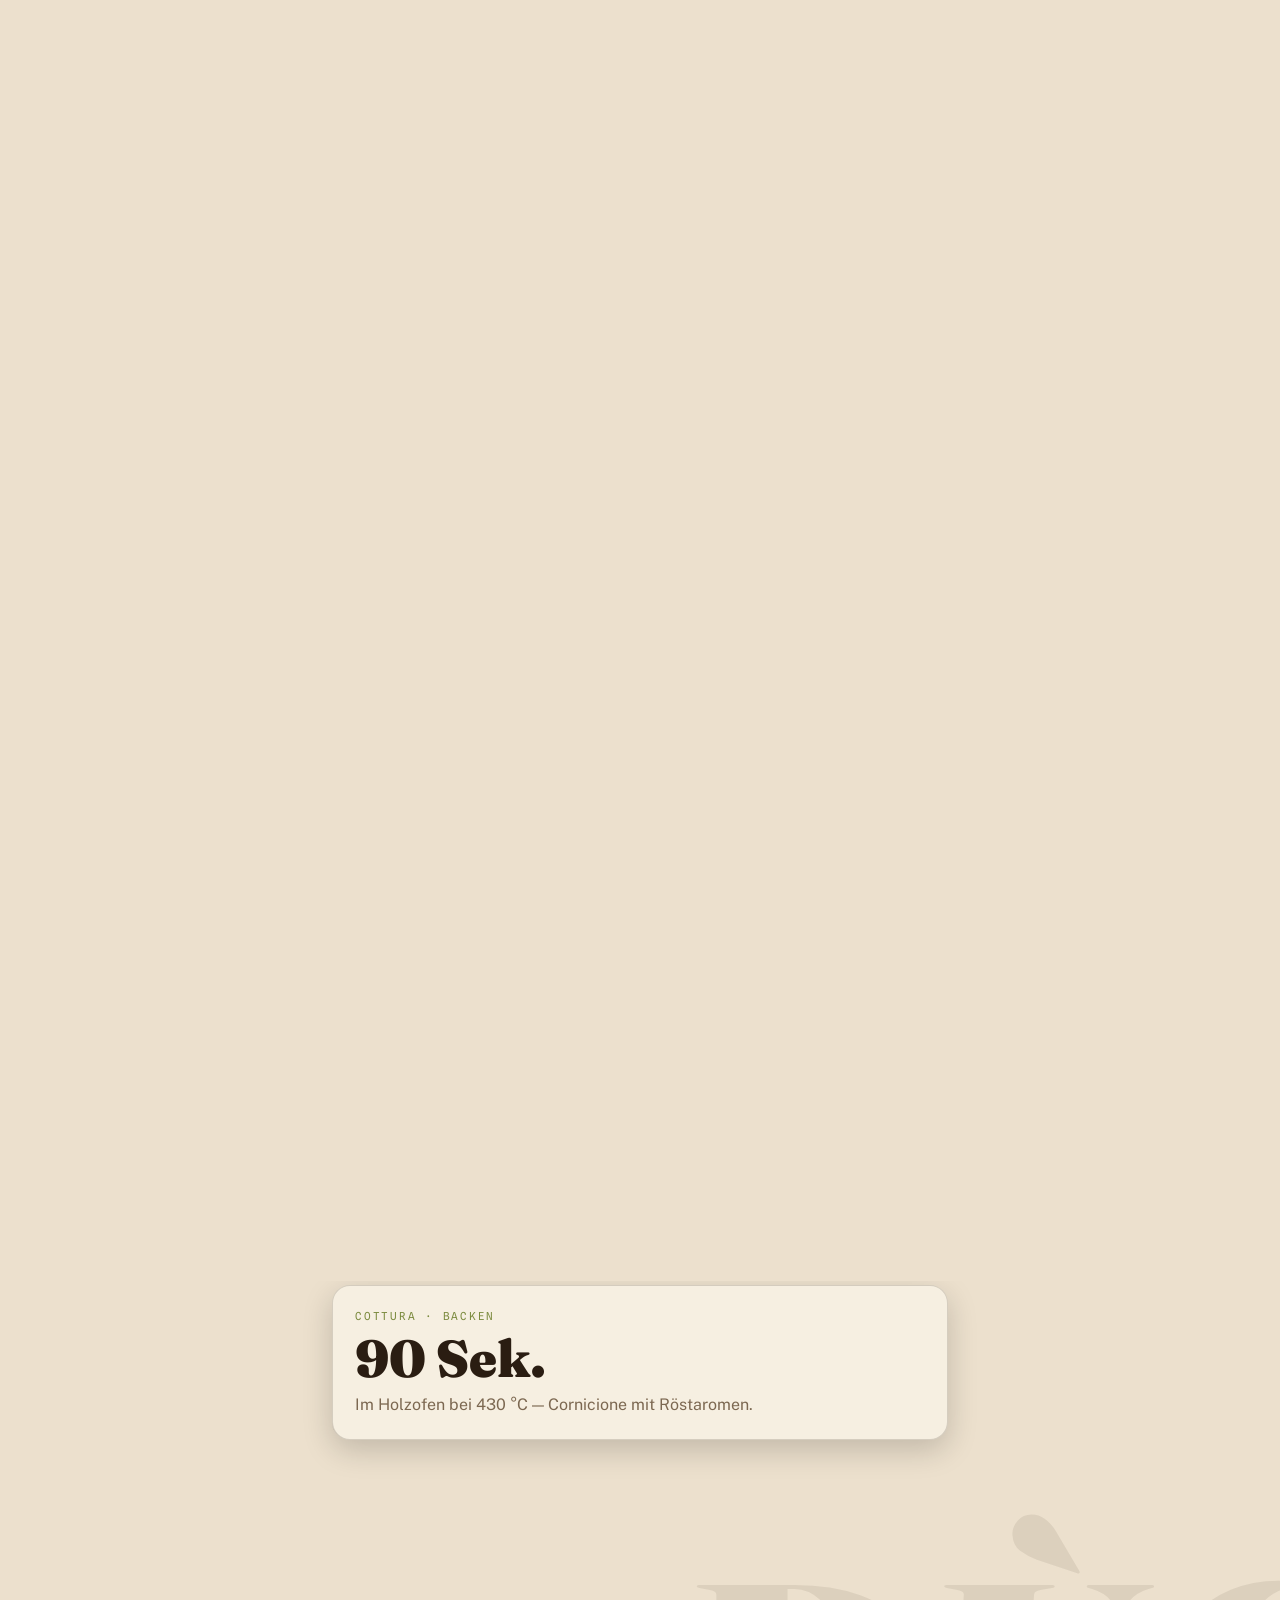
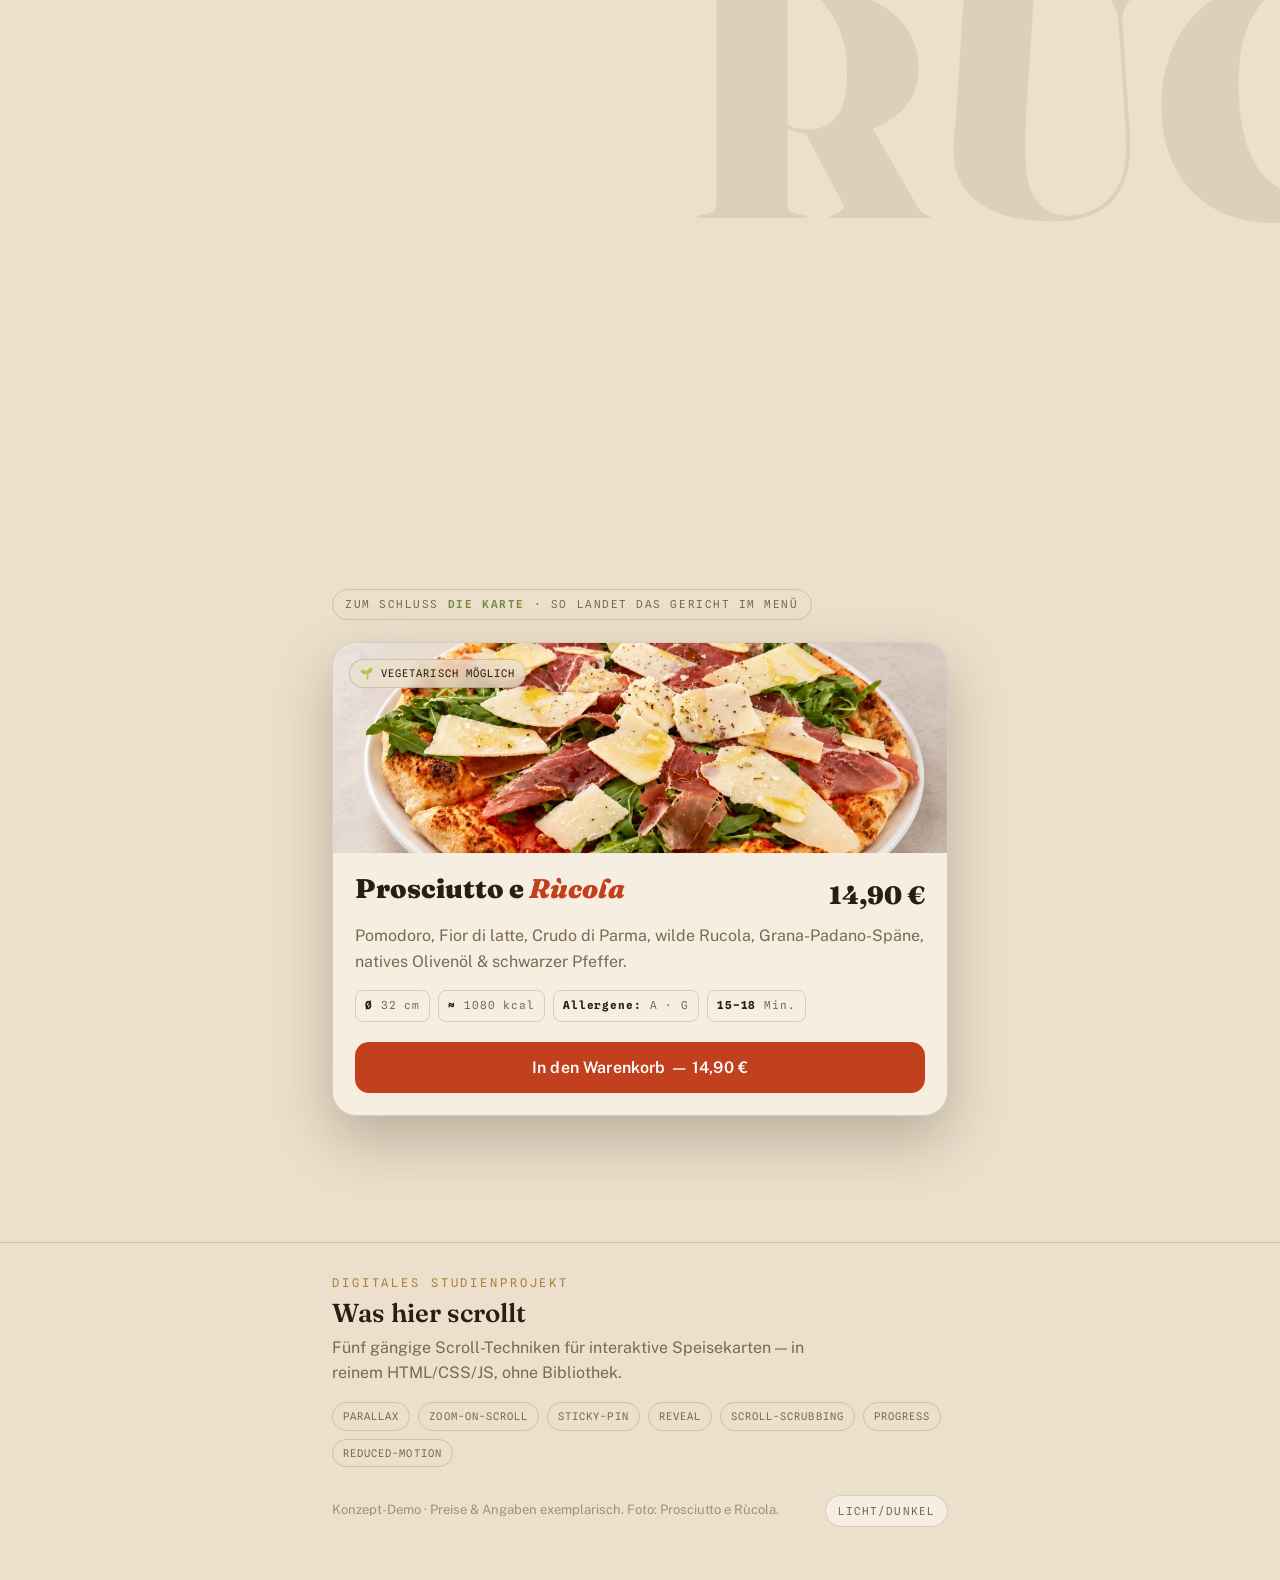
==== commit 6921f701: "Pizza-Hero: Dampf-Animation frisch aus dem Ofen - Canvas-Dampf-Partikelsystem (aufsteigende Wisps, S" ====
--- a/menu.html
+++ b/menu.html
@@ -85,6 +85,41 @@
     box-shadow:inset 0 -40px 90px rgba(0,0,0,.35); pointer-events:none; }
   .halo{ position:absolute; inset:-8% ; border-radius:50%; z-index:-1; filter:blur(30px); opacity:.5;
     background:radial-gradient(circle at 50% 46%, color-mix(in srgb,var(--tomato) 40%, transparent), transparent 62%); }
+
+  /* ── HERO: Ofen-Bühne, Dampf & Servier-Animation ── */
+  .hero-stage{ position:relative; width:min(78vw,440px); aspect-ratio:1; margin-bottom:8px;
+    animation:servein 1.25s cubic-bezier(.16,1,.3,1) both; }
+  .hero-stage .plate-wrap{ position:absolute; inset:0; width:auto; margin:0; }
+  /* warmer Ofen-Glanz, pulsiert wie Hitze */
+  .glow{ position:absolute; inset:-16%; border-radius:50%; z-index:-2; pointer-events:none;
+    background:radial-gradient(circle at 50% 44%, color-mix(in srgb,var(--brass) 60%,transparent),
+      color-mix(in srgb,var(--tomato) 22%,transparent) 42%, transparent 66%);
+    filter:blur(26px); opacity:.5; animation:ovenpulse 4.6s ease-in-out infinite; }
+  /* Teller-Schlagschatten, „setzt“ sich beim Servieren */
+  .serve-shadow{ position:absolute; left:50%; bottom:-3%; width:66%; height:8%;
+    transform:translateX(-50%); border-radius:50%; z-index:-3;
+    background:radial-gradient(ellipse at center, rgba(0,0,0,.5), transparent 70%);
+    filter:blur(9px); animation:shadowsettle 1.25s cubic-bezier(.16,1,.3,1) both; }
+  /* Dampf-Canvas – steigt über der Pizza auf */
+  .steam{ position:absolute; left:-12%; top:-40%; width:124%; height:140%;
+    z-index:2; pointer-events:none; }
+  /* Licht-Schliere über die Pizza (glänzt kurz auf) */
+  .sheen{ position:absolute; inset:0; border-radius:50%; overflow:hidden; pointer-events:none; z-index:1; }
+  .sheen::before{ content:""; position:absolute; top:-40%; left:-40%; width:45%; height:180%;
+    background:linear-gradient(90deg, transparent, rgba(255,255,255,.22), transparent);
+    transform:translateX(0) rotate(16deg); animation:sheen 7s ease-in-out 1.5s infinite; }
+
+  @keyframes ovenpulse{ 0%,100%{ opacity:.38; transform:scale(1); } 50%{ opacity:.66; transform:scale(1.05); } }
+  @keyframes sheen{ 0%{ transform:translateX(0) rotate(16deg); }
+    16%{ transform:translateX(430%) rotate(16deg); } 100%{ transform:translateX(430%) rotate(16deg); } }
+  @keyframes servein{ 0%{ transform:translateY(-40px) scale(.84); opacity:0; }
+    55%{ transform:translateY(7px) scale(1.03); opacity:1; }
+    76%{ transform:translateY(-3px) scale(.995); }
+    100%{ transform:translateY(0) scale(1); opacity:1; } }
+  @keyframes shadowsettle{ 0%{ opacity:0; transform:translateX(-50%) scaleX(.55); }
+    55%{ opacity:.55; transform:translateX(-50%) scaleX(1.06); }
+    100%{ opacity:1; transform:translateX(-50%) scaleX(1); } }
+
   .hero h1{ font-size:clamp(40px,12vw,78px); font-weight:900; letter-spacing:-.015em; margin-top:14px; }
   .hero h1 em{ font-style:italic; color:var(--tomato); }
   .hero .lede{ color:var(--muted); max-width:34ch; margin:14px auto 0; font-size:16px; }
@@ -217,6 +252,9 @@
     .callout{ opacity:1; transform:none; }
     .plate-wrap, .plate, .fact, .bgtxt{ transform:none !important; }
     .hud i{ animation:none; }
+    .hero-stage, .glow, .sheen::before, .serve-shadow{ animation:none !important; }
+    .hero-stage{ transform:none; opacity:1; }
+    .steam{ display:none; }
   }
   @media (max-width:560px){
     .hud{ display:none; }
@@ -235,8 +273,6 @@
 </style>
 </head>
 <body>
-
-
 <div class="progress" id="progress"></div>
 <div class="hud"><i></i><b>Effekt</b><span id="hudName">Start</span></div>
 
@@ -249,13 +285,18 @@
 </div></header>
 
 <!-- HERO -->
-<section class="hero" data-fx="Parallax + Zoom">
+<section class="hero" data-fx="Frisch aus dem Ofen">
   <div class="wrap">
-    <div class="plate-wrap" id="heroPlate">
-      <div class="halo"></div>
-      <div class="plate"></div>
-    </div>
-    <div class="eyebrow">La nostra specialità</div>
+    <div class="hero-stage" id="heroStage">
+      <div class="glow"></div>
+      <div class="plate-wrap" id="heroPlate">
+        <div class="halo"></div>
+        <div class="plate"><span class="sheen"></span></div>
+      </div>
+      <canvas class="steam" id="steam"></canvas>
+      <div class="serve-shadow"></div>
+    </div>
+    <div class="eyebrow">Appena sfornata · frisch aus dem Steinofen</div>
     <h1>Prosciutto<br>e <em>Rùcola</em></h1>
     <p class="lede">Crudo di Parma, rucola selvatica, scaglie di Grana Padano, olio EVO e pepe nero — su base al pomodoro.</p>
     <div class="price-tag"><b>14,90&nbsp;€</b><span>Ø 32 cm</span></div>
@@ -453,8 +494,90 @@
     var dark = cur ? cur==='dark' : matchMedia('(prefers-color-scheme: dark)').matches;
     document.documentElement.setAttribute('data-theme', dark ? 'light' : 'dark');
   });
+
+  // ── DAMPF: Canvas-Partikel, steigt frisch aus dem Ofen über der Pizza auf ──
+  (function steam(){
+    var cv = document.getElementById('steam');
+    var stage = document.getElementById('heroStage');
+    if(!cv || !stage || reduce) return;
+    var ctx = cv.getContext('2d');
+    var dpr = Math.min(window.devicePixelRatio||1, 2);
+    var W=0, H=0, parts=[], visible=true, running=false, last=0;
+
+    function size(){
+      var w = cv.clientWidth, h = cv.clientHeight;
+      if(!w||!h) return;
+      W=w; H=h; cv.width=Math.round(w*dpr); cv.height=Math.round(h*dpr);
+      ctx.setTransform(dpr,0,0,dpr,0,0);
+    }
+    window.addEventListener('resize', size);
+    // Fonts/Layout können die Größe nachträglich ändern
+    setTimeout(size, 60); setTimeout(size, 400);
+    size();
+
+    function spawn(){
+      // Quelllinie liegt über der Pizza (untere Bildmitte des Canvas)
+      var srcY = H*0.66, srcX = W*0.5;
+      var spread = W*0.16;
+      parts.push({
+        x: srcX + (Math.random()-0.5)*spread*2,
+        y: srcY + (Math.random()-0.5)*H*0.05,
+        vy: -(0.35 + Math.random()*0.55),           // steigt auf
+        drift: (Math.random()-0.5)*0.35,
+        phase: Math.random()*Math.PI*2,
+        freq: 0.6 + Math.random()*0.9,
+        r: 10 + Math.random()*16,
+        grow: 0.10 + Math.random()*0.14,
+        life: 0, ttl: 150 + Math.random()*110,
+        max: 0.16 + Math.random()*0.16
+      });
+    }
+
+    function step(t){
+      running = visible && !document.hidden;
+      if(!running){ return; }               // Loop wird bei erneuter Sichtbarkeit neu gestartet
+      var dt = last ? Math.min((t-last)/16.67, 2.5) : 1; last = t;
+
+      // dosiert nachspeisen
+      if(parts.length < 46 && Math.random() < 0.65) spawn();
+      if(parts.length < 26) spawn();
+
+      ctx.clearRect(0,0,W,H);
+      ctx.globalCompositeOperation = 'lighter';
+      for(var i=parts.length-1;i>=0;i--){
+        var p = parts[i];
+        p.life += dt;
+        if(p.life > p.ttl){ parts.splice(i,1); continue; }
+        var k = p.life / p.ttl;                        // 0..1
+        p.y += p.vy * dt;
+        p.x += (p.drift + Math.sin(p.phase + p.life*0.03*p.freq)*0.5) * dt;
+        p.r += p.grow * dt;
+        // ein-/ausblenden: schnell auf, langsam ab
+        var a = k < 0.18 ? (k/0.18) : (1 - (k-0.18)/0.82);
+        a = Math.max(0, a) * p.max;
+        var g = ctx.createRadialGradient(p.x,p.y,0, p.x,p.y,p.r);
+        g.addColorStop(0, 'rgba(255,250,244,'+a+')');
+        g.addColorStop(0.5, 'rgba(255,248,238,'+(a*0.5)+')');
+        g.addColorStop(1, 'rgba(255,248,238,0)');
+        ctx.fillStyle = g;
+        ctx.beginPath(); ctx.arc(p.x,p.y,p.r,0,Math.PI*2); ctx.fill();
+      }
+      ctx.globalCompositeOperation = 'source-over';
+      requestAnimationFrame(step);
+    }
+    function start(){ if(!running){ last=0; requestAnimationFrame(step); } }
+
+    // nur laufen lassen, wenn der Hero sichtbar ist (spart Akku)
+    if('IntersectionObserver' in window){
+      new IntersectionObserver(function(es){
+        visible = es[0].isIntersecting;
+        if(visible) start();
+      }, {threshold:0.05}).observe(stage);
+    }
+    document.addEventListener('visibilitychange', function(){ if(!document.hidden && visible) start(); });
+    start();
+  })();
 })();
 </script>
-
 </body>
 </html>
